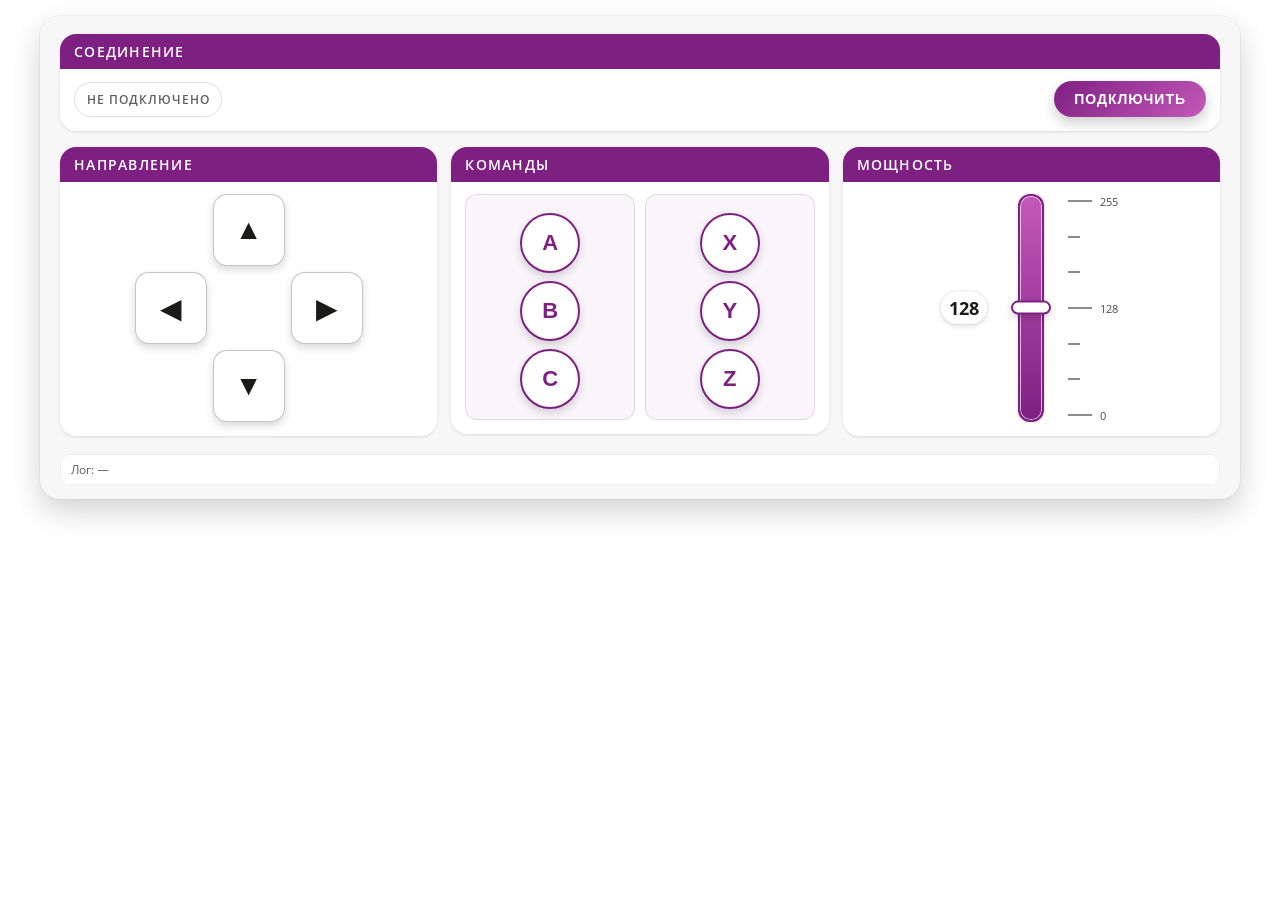
==== index.html @ 9939cd9a "9" ====
<!DOCTYPE html>
<html lang="ru">
<head>
    <meta charset="UTF-8">
    <meta name="viewport" content="width=device-width, initial-scale=1.0">
    <title>Robot Controller</title>

    <!-- Open Sans по брендбуку -->
    <link rel="preconnect" href="https://fonts.gstatic.com" crossorigin>
    <link
        href="https://fonts.googleapis.com/css2?family=Open+Sans:wght@300;400;600;700&display=swap"
        rel="stylesheet"
    >

    <link rel="stylesheet" href="style.css">
</head>
<body>
<div class="page">
    <!-- Цветные фоновые блоки (колорблокинг) -->
    <div class="page-bg page-bg--left"></div>
    <div class="page-bg page-bg--right"></div>

    <main class="app">
        <!-- Главная панель -->
        <section class="panel">
            <!-- Блок соединения -->
            <section class="panel-section panel-section--connection">
                <div class="section-header">
                    <h2 class="section-title">Соединение</h2>
                </div>
                <div class="section-body section-body--connection">
                    <div
                        class="connection-status connection-status--offline"
                        id="connection-status"
                    >
                        НЕ ПОДКЛЮЧЕНО
                    </div>
                    <button
                        id="connect-btn"
                        class="connect-btn"
                        type="button"
                    >
                        Подключить
                    </button>
                </div>
            </section>

            <!-- Три основных блока: движение, команды, мощность -->
            <div class="panel-grid">
                <!-- Направление движения -->
                <section class="panel-section panel-section--movement">
                    <div class="section-header">
                        <h2 class="section-title">Направление</h2>
                    </div>
                    <div class="section-body section-body--movement">
                        <div class="dpad">
                            <div class="dpad-row dpad-row--single">
                                <button
                                    class="dpad-btn dpad-btn--up"
                                    data-cmd="up"
                                >
                                    ▲
                                </button>
                            </div>

                            <div class="dpad-row dpad-row--middle">
                                <button
                                    class="dpad-btn dpad-btn--left"
                                    data-cmd="left"
                                >
                                    ◀
                                </button>
                                <div class="dpad-spacer" aria-hidden="true"></div>
                                <button
                                    class="dpad-btn dpad-btn--right"
                                    data-cmd="right"
                                >
                                    ▶
                                </button>
                            </div>

                            <div class="dpad-row dpad-row--single">
                                <button
                                    class="dpad-btn dpad-btn--down"
                                    data-cmd="down"
                                >
                                    ▼
                                </button>
                            </div>
                        </div>
                    </div>
                </section>

                <!-- Команды A B C X Y Z -->
                <section class="panel-section panel-section--commands">
                    <div class="section-header">
                        <h2 class="section-title">Команды</h2>
                    </div>
                    <div class="section-body section-body--commands">
                        <div class="actions">
                            <div class="actions-card">
                                <div class="actions-buttons">
                                    <button
                                        class="action-btn"
                                        data-cmd="A"
                                        type="button"
                                    >
                                        A
                                    </button>
                                    <button
                                        class="action-btn"
                                        data-cmd="B"
                                        type="button"
                                    >
                                        B
                                    </button>
                                    <button
                                        class="action-btn"
                                        data-cmd="C"
                                        type="button"
                                    >
                                        C
                                    </button>
                                </div>
                            </div>

                            <div class="actions-card">
                                <div class="actions-buttons">
                                    <button
                                        class="action-btn"
                                        data-cmd="X"
                                        type="button"
                                    >
                                        X
                                    </button>
                                    <button
                                        class="action-btn"
                                        data-cmd="Y"
                                        type="button"
                                    >
                                        Y
                                    </button>
                                    <button
                                        class="action-btn"
                                        data-cmd="Z"
                                        type="button"
                                    >
                                        Z
                                    </button>
                                </div>
                            </div>
                        </div>
                    </div>
                </section>

                <!-- Мощность / скорость -->
                <section class="panel-section panel-section--power">
                    <div class="section-header">
                        <h2 class="section-title">Мощность</h2>
                    </div>
                    <div class="section-body section-body--power">
                        <div class="speed-panel">
                            <div class="speed-content">
                                <div class="speed-slider-wrap">
                                    <div class="speed-scale" aria-hidden="true">
                                    <div class="speed-tick speed-tick--long">
                                        <span class="speed-tick-label">255</span>
                                        <span class="speed-tick-line"></span>
                                    </div>
                                    <div class="speed-tick speed-tick--short">
                                        <span class="speed-tick-line"></span>
                                    </div>
                                    <div class="speed-tick speed-tick--short">
                                        <span class="speed-tick-line"></span>
                                    </div>
                                    <div class="speed-tick speed-tick--long">
                                        <span class="speed-tick-label">128</span>
                                        <span class="speed-tick-line"></span>
                                    </div>
                                    <div class="speed-tick speed-tick--short">
                                        <span class="speed-tick-line"></span>
                                    </div>
                                    <div class="speed-tick speed-tick--short">
                                        <span class="speed-tick-line"></span>
                                    </div>
                                    <div class="speed-tick speed-tick--long">
                                        <span class="speed-tick-label">0</span>
                                        <span class="speed-tick-line"></span>
                                    </div>
                                    </div>

                                    <div class="speed-track-visual"></div>
                                    <input
                                        type="range"
                                        id="speed-slider"
                                        min="0"
                                        max="255"
                                        value="128"
                                    />
                                    <div class="speed-thumb-visual"></div>
                                    <div
                                        class="speed-value"
                                        id="speed-value"
                                    >
                                        128
                                    </div>
                                </div>
                            </div>
                        </div>
                    </div>
                </section>
            </div>

            <!-- Низ панели: лог последнего события -->
            <footer class="panel-footer">
                <div class="log-line" id="status-log">
                    Лог: —
                </div>
            </footer>
        </section>
    </main>

    <!-- Модалка истории логов -->
    <div class="log-modal-overlay" id="log-modal">
        <div class="log-modal">
            <div class="log-modal-header">
                <div class="log-modal-title">История лога</div>
                <button class="log-modal-close" id="log-modal-close" type="button" aria-label="Закрыть лог">
                    ✕
                </button>
            </div>
            <div class="log-modal-body">
                <div class="log-modal-list" id="log-modal-list"></div>
            </div>
        </div>
    </div>
</div>

<script src="main.js"></script>
<script src="companion.js" data-service-worker="sw.js"></script>
</body>
</html>
---- style.css ----
:root {
    --tesla-purple-dark: #7d2082;
    --tesla-purple: #7f2084;
    --tesla-purple-light: #a14a96;
    --tesla-pink: #c359b7;
    --tesla-black: #1a1a18;

    --panel-bg: #f7f7f7;
    --card-bg: #ffffff;
    --ui-scale: 1;
    --space-scale: 1;
    --page-align: flex-start;
    --page-justify: center;
    --dpad-size: calc(72px * var(--ui-scale));
    --dpad-radius: calc(14px * var(--ui-scale));
    --dpad-font: calc(28px * var(--ui-scale));
    --action-size: calc(60px * var(--ui-scale));
    --action-font: calc(22px * var(--ui-scale));
    --slider-wrap-width: calc(160px * var(--ui-scale));
    --slider-track-width: calc(26px * var(--ui-scale));
    --slider-thumb-width: calc(40px * var(--ui-scale));
    --slider-thumb-height: calc(14px * var(--ui-scale));
    --slider-scale-offset: calc(24px * var(--ui-scale));
    --slider-value-offset: calc(80px * var(--ui-scale));
    --slider-value-font: calc(18px * var(--ui-scale));
    --speed-scale-width: calc(64px * var(--ui-scale));
    --speed-tick-font: calc(11px * var(--ui-scale));
    --speed-tick-line-long: calc(24px * var(--ui-scale));
    --speed-tick-line-short: calc(12px * var(--ui-scale));
    --section-title-size: calc(14px * var(--ui-scale));
    --section-header-padding: calc(8px * var(--ui-scale));
    --status-font: calc(12px * var(--ui-scale));
    --status-padding-y: calc(8px * var(--ui-scale));
    --status-padding-x: calc(12px * var(--ui-scale));
    --connect-font: calc(14px * var(--ui-scale));
    --connect-padding-y: calc(10px * var(--ui-scale));
    --connect-padding-x: calc(20px * var(--ui-scale));
}

*,
*::before,
*::after {
    box-sizing: border-box;
}

html,
body {
    margin: 0;
    padding: 0;
    height: 100%;
    font-family: "Open Sans", system-ui, -apple-system, BlinkMacSystemFont,
        "Segoe UI", sans-serif;
    color: var(--tesla-black);
    background: #ffffff;
    overscroll-behavior: none;
}

body {
    display: flex;
    align-items: var(--page-align);
    justify-content: var(--page-justify);
}

/* ----- Фон с цветными блоками ----- */

.page {
    position: relative;
    min-height: 100vh;
    width: 100%;
    display: flex;
    justify-content: var(--page-justify);
    align-items: var(--page-align);
    padding: 16px 18px;
    overflow: hidden;
}

.page-bg {
    position: fixed;
    top: 0;
    bottom: 0;
    width: 22vw;
    max-width: 320px;
    z-index: -1;
    opacity: 0.95;
}

.page-bg--left {
    left: 0;
    background: var(--tesla-purple-dark);
}

.page-bg--right {
    right: 0;
    background: var(--tesla-pink);
}

@media (max-width: 1200px) {
    .page-bg {
        display: none;
    }
}

/* ----- Обёртка приложения ----- */

.app {
    width: 100%;
    max-width: 1200px;
    margin: 0 auto;
}

/* ----- Заголовок ----- */

/* ----- Главная панель ----- */

.panel {
    background: var(--panel-bg);
    border-radius: 20px;
    padding: calc(18px * var(--space-scale)) calc(20px * var(--space-scale))
        calc(14px * var(--space-scale));
    box-shadow:
        0 12px 30px rgba(0, 0, 0, 0.18),
        0 0 0 1px rgba(0, 0, 0, 0.04);
    display: flex;
    flex-direction: column;
    gap: calc(16px * var(--space-scale));
}

/* Общий стиль секций */

.panel-section {
    background: var(--card-bg);
    border-radius: 16px;
    box-shadow: 0 1px 3px rgba(0, 0, 0, 0.12);
    overflow: hidden;
}

.section-header {
    background: var(--tesla-purple-dark);
    color: #ffffff;
    padding: calc(var(--section-header-padding) * var(--space-scale))
        calc(14px * var(--space-scale));
}

.section-title {
    margin: 0;
    font-size: var(--section-title-size);
    text-transform: uppercase;
    letter-spacing: 0.09em;
    font-weight: 600;
}

.section-body {
    padding: calc(12px * var(--space-scale)) calc(14px * var(--space-scale))
        calc(14px * var(--space-scale));
}

/* ----- Грид с тремя блоками ----- */

.panel-grid {
    display: grid;
    grid-template-columns: repeat(3, minmax(0, 1fr));
    gap: calc(14px * var(--space-scale));
    align-items: start;
}

.panel-footer {
    margin-top: 2px;
    font-size: 12px;
    color: rgba(26, 26, 24, 0.7);
}

/* ----- Соединение ----- */

.section-body--connection {
    display: flex;
    align-items: center;
    justify-content: space-between;
    gap: 16px;
    flex-wrap: wrap;
}

.connection-status {
    padding: var(--status-padding-y) var(--status-padding-x);
    border-radius: 999px;
    font-size: var(--status-font);
    font-weight: 600;
    letter-spacing: 0.08em;
    text-transform: uppercase;
    border: 1px solid rgba(0, 0, 0, 0.12);
}

.connection-status--offline {
    background: #ffffff;
    color: rgba(26, 26, 24, 0.7);
}

.connection-status--online {
    background: rgba(35, 180, 80, 0.12);
    color: #1f7a3a;
    border-color: rgba(35, 180, 80, 0.4);
}

/* Кнопка подключения */

.connect-btn {
    padding: var(--connect-padding-y) var(--connect-padding-x);
    border-radius: 999px;
    border: none;
    font-size: var(--connect-font);
    font-weight: 600;
    letter-spacing: 0.07em;
    text-transform: uppercase;
    background: linear-gradient(
        135deg,
        var(--tesla-purple) 0%,
        var(--tesla-pink) 100%
    );
    color: #ffffff;
    cursor: pointer;
    box-shadow: 0 6px 14px rgba(0, 0, 0, 0.2);
    transition:
        transform 0.08s ease,
        box-shadow 0.08s ease,
        filter 0.1s ease;
}

.connect-btn:hover {
    filter: brightness(1.05);
    transform: translateY(-1px);
    box-shadow: 0 10px 20px rgba(0, 0, 0, 0.25);
}

.connect-btn:active {
    transform: translateY(0);
    box-shadow: 0 3px 6px rgba(0, 0, 0, 0.15);
}

.connect-btn.connected {
    background: linear-gradient(
        135deg,
        #2da95a 0%,
        #51c27c 100%
    );
}

/* ----- D-Pad (движение) ----- */

.section-body--movement {
    display: flex;
    justify-content: center;
    align-items: center;
}

.dpad {
    display: flex;
    flex-direction: column;
    align-items: center;
    gap: 6px;
}

.dpad-row {
    display: flex;
    align-items: center;
    justify-content: center;
    gap: 6px;
}

.dpad-row--single {
    width: 100%;
    justify-content: center;
}

.dpad-row--middle {
    width: 100%;
}

.dpad-btn {
    width: var(--dpad-size);
    height: var(--dpad-size);
    border-radius: var(--dpad-radius);
    border: 1px solid rgba(26, 26, 24, 0.25);
    background: #ffffff;
    font-size: var(--dpad-font);
    color: var(--tesla-black);
    display: flex;
    align-items: center;
    justify-content: center;
    box-shadow:
        0 4px 9px rgba(0, 0, 0, 0.15),
        inset 0 0 0 1px rgba(255, 255, 255, 0.8);
    cursor: pointer;
    transition:
        background 0.1s ease,
        transform 0.08s ease,
        box-shadow 0.08s ease,
        border-color 0.1s ease;
}

.dpad-spacer {
    width: var(--dpad-size);
    height: var(--dpad-size);
}

.dpad-btn:hover {
    border-color: var(--tesla-purple-light);
    box-shadow:
        0 6px 14px rgba(0, 0, 0, 0.18),
        inset 0 0 0 1px rgba(255, 255, 255, 0.9);
}

.dpad-btn:active {
    transform: translateY(1px);
    background: linear-gradient(
        135deg,
        var(--tesla-purple-light),
        var(--tesla-purple)
    );
    color: #ffffff;
    box-shadow: 0 2px 4px rgba(0, 0, 0, 0.15);
}

.dpad-center {
    width: 72px;
    height: 72px;
    border-radius: 14px;
    border: 1px dashed rgba(26, 26, 24, 0.28);
    background: #fafafa;
    display: flex;
    flex-direction: column;
    align-items: center;
    justify-content: center;
    font-size: 11px;
    text-transform: uppercase;
    letter-spacing: 0.16em;
    color: rgba(26, 26, 24, 0.8);
}

.dpad-center-label {
    font-weight: 700;
}

.dpad-center-sub {
    font-weight: 400;
    font-size: 9px;
    opacity: 0.7;
}

/* ----- Команды (кнопки A B C X Y Z) ----- */

.section-body--commands {
    display: flex;
    flex-direction: column;
}

.actions {
    display: grid;
    grid-template-columns: repeat(2, minmax(0, 1fr));
    gap: calc(10px * var(--space-scale));
    align-items: start;
    justify-items: stretch;
}

.actions-card {
    width: 100%;
    background: #f9f5fb;
    border-radius: 12px;
    padding: 10px 11px;
    border: 1px solid rgba(125, 32, 130, 0.15);
}

.actions-label {
    font-size: 11px;
    text-transform: uppercase;
    letter-spacing: 0.12em;
    font-weight: 600;
    opacity: 0.8;
}

.actions-buttons {
    margin-top: 8px;
    display: flex;
    gap: 8px;
    flex-direction: column;
    align-items: center;
}

.action-btn {
    width: var(--action-size);
    height: var(--action-size);
    border-radius: 999px;
    border: 2px solid var(--tesla-purple-dark);
    background: #ffffff;
    font-size: var(--action-font);
    font-weight: 700;
    color: var(--tesla-purple-dark);
    cursor: pointer;
    box-shadow: 0 4px 10px rgba(0, 0, 0, 0.16);
    transition:
        background 0.1s ease,
        color 0.1s ease,
        transform 0.08s ease,
        box-shadow 0.08s ease,
        border-color 0.1s ease;
}

.action-btn:hover {
    border-color: var(--tesla-purple-light);
    transform: translateY(-1px);
    box-shadow: 0 7px 16px rgba(0, 0, 0, 0.2);
}

.action-btn:active {
    background: linear-gradient(
        135deg,
        var(--tesla-purple),
        var(--tesla-pink)
    );
    color: #ffffff;
    transform: translateY(1px);
    box-shadow: 0 3px 6px rgba(0, 0, 0, 0.18);
}

/* ----- Мощность / скорость ----- */

.section-body--power {
    display: flex;
    justify-content: center;
    align-items: center;
    touch-action: none;
}

.speed-panel {
    display: flex;
    flex-direction: column;
    justify-content: center;
    align-items: center;
    gap: 12px;
    width: 100%;
}

.speed-content {
    display: flex;
    justify-content: center;
    align-items: center;
    gap: 0;
    touch-action: none;
}

.speed-scale {
    position: absolute;
    left: calc(50% + (var(--track-width) / 2) + var(--slider-scale-offset));
    top: var(--track-inset);
    bottom: var(--track-inset);
    width: var(--speed-scale-width);
    pointer-events: none;
}

.speed-tick {
    position: absolute;
    left: 0;
    display: flex;
    align-items: center;
    justify-content: flex-start;
    gap: 8px;
    transform: translateY(-50%);
    top: 0;
}

.speed-tick--long {
    flex-direction: row-reverse;
}

.speed-tick-line {    
    display: inline-block;
    height: 1px;
    width: var(--speed-tick-line-long);
    background: var(--tesla-black);
}

.speed-tick--short .speed-tick-line {
    width: var(--speed-tick-line-short);
}

.speed-tick-label {
    font-size: var(--speed-tick-font);
    min-width: calc(24px * var(--ui-scale));
    text-align: left;
    color: rgba(26, 26, 24, 0.8);
}

/* Обёртка вертикального слайдера */

.speed-slider-wrap {
    position: relative;
    width: var(--slider-wrap-width);
    height: 100%;
    min-height: 0;
    display: flex;
    justify-content: center;
    align-items: center;
    --track-width: var(--slider-track-width);
    --track-inset: 0px;
    overflow: visible;
    touch-action: none;
}

/* Сам слайдер */

#speed-slider {
    -webkit-appearance: slider-vertical;
    appearance: slider-vertical;
    writing-mode: bt-lr;
    width: var(--track-width);
    height: calc(100% - var(--track-inset) * 2);
    background: transparent;
    position: absolute;
    left: 50%;
    transform: translateX(-50%);
    top: var(--track-inset);
    z-index: 3;
    margin: 0;
    opacity: 0;
    touch-action: none;
}

/* WebKit трек */

#speed-slider::-webkit-slider-runnable-track {
    -webkit-appearance: none;
    width: 100%;
    height: 100%;
    border-radius: 14px;
    background: transparent;
    border: none;
    box-shadow: none;
}

/* WebKit thumb прячем, у нас своя визуализация */

#speed-slider::-webkit-slider-thumb {
    -webkit-appearance: none;
    appearance: none;
    width: 0;
    height: 0;
    background: transparent;
    border: none;
    box-shadow: none;
    margin: 0;
    opacity: 0;
}

/* Firefox трек */

#speed-slider::-moz-range-track {
    width: 100%;
    height: 100%;
    border-radius: 14px;
    background: transparent;
    border: none;
    box-shadow: none;
}

/* Firefox thumb тоже прячем */

#speed-slider::-moz-range-thumb {
    width: 0;
    height: 0;
    background: transparent;
    border: none;
    box-shadow: none;
    opacity: 0;
}

/* Визуальный "поплавок" */

.speed-thumb-visual {
    position: absolute;
    left: 50%;
    width: var(--slider-thumb-width);
    height: var(--slider-thumb-height);
    background: #ffffff;
    border-radius: 18px;
    border: 2px solid var(--tesla-purple);
    top: 0;
    transform: translate(-50%, 0);
    pointer-events: none;
    z-index: 3;
    box-shadow: 0 3px 8px rgba(0, 0, 0, 0.18);
    transition: transform 0.04s linear;
}

.speed-track-visual {
    position: absolute;
    top: var(--track-inset);
    bottom: var(--track-inset);
    left: 50%;
    width: var(--track-width);
    transform: translateX(-50%);
    border-radius: 12px;
    background: linear-gradient(
        180deg,
        var(--tesla-pink) 0%,
        var(--tesla-purple-dark) 100%
    );
    border: 2px solid var(--tesla-purple-dark);
    box-shadow:
        inset 0 0 0 1px rgba(255, 255, 255, 0.65),
        0 0 0 1px rgba(0, 0, 0, 0.08);
    z-index: 1;
}

/* Блок отображения значения */

.speed-value {
    font-family: "Open Sans", monospace;
    font-size: var(--slider-value-font);
    font-weight: 700;
    position: absolute;
    left: calc(50% + var(--slider-track-width) / 2);
    top: 0;
    padding: calc(4px * var(--ui-scale)) calc(8px * var(--ui-scale));
    border-radius: 999px;
    background: #ffffff;
    border: 1px solid rgba(0, 0, 0, 0.08);
    box-shadow: 0 2px 4px rgba(0, 0, 0, 0.12);
    transform: translate(calc(-50% + var(--slider-value-offset)), 0);
    pointer-events: none;
}

/* ----- Лог ----- */

.log-line {
    padding: 6px 10px;
    border-radius: 10px;
    background: rgba(255, 255, 255, 0.86);
    border: 1px solid rgba(0, 0, 0, 0.05);
    white-space: nowrap;
    overflow: hidden;
    text-overflow: ellipsis;
    cursor: pointer;
}

/* ----- Адаптивность ----- */

@media (max-width: 900px) {
    .panel-grid {
        grid-template-columns: 1fr;
    }
}

@media (max-width: 768px) {
    .page {
        padding: 12px;
        align-items: flex-start;
    }

    .panel-grid {
        grid-template-columns: 1fr;
    }

    .section-body {
        padding: 10px 10px 12px;
    }

    .speed-content {
        gap: 10px;
    }
}

@media (max-width: 480px) {
    .app-title {
        font-size: 22px;
    }

    .connection-status {
        width: 100%;
        text-align: center;
    }

    .section-body--connection {
        align-items: stretch;
    }

    .connect-btn {
        width: 100%;
        justify-content: center;
        text-align: center;
    }

    .speed-content {
        justify-content: flex-start;
    }
}

/* ----- Ориентация ----- */

.layout-landscape .panel-grid {
    grid-template-columns: repeat(3, minmax(0, 1fr));
}

.layout-landscape .panel-grid > .panel-section {
    order: 0;
}

body.layout-landscape {
    overflow: hidden;
}

.layout-portrait .panel-grid {
    grid-template-columns: 1fr;
}

.layout-portrait .panel-section--movement {
    order: 1;
}

.layout-portrait .panel-section--power {
    order: 2;
}

.layout-portrait .panel-section--commands {
    order: 3;
}

/* ----- Модалка логов ----- */

.log-modal-overlay {
    position: fixed;
    inset: 0;
    background: rgba(0, 0, 0, 0.35);
    display: none;
    align-items: center;
    justify-content: center;
    padding: 16px;
    z-index: 1000;
    backdrop-filter: blur(2px);
}

.log-modal-overlay.is-open {
    display: flex;
}

.log-modal {
    width: min(720px, 100%);
    max-height: 80vh;
    background: #ffffff;
    border-radius: 14px;
    box-shadow:
        0 10px 28px rgba(0, 0, 0, 0.25),
        0 0 0 1px rgba(0, 0, 0, 0.06);
    display: flex;
    flex-direction: column;
    overflow: hidden;
}

.log-modal-header {
    display: flex;
    align-items: center;
    justify-content: space-between;
    padding: 12px 14px;
    background: var(--panel-bg);
    border-bottom: 1px solid rgba(0, 0, 0, 0.06);
}

.log-modal-title {
    font-size: 14px;
    font-weight: 700;
    letter-spacing: 0.04em;
    text-transform: uppercase;
}

.log-modal-close {
    border: none;
    background: transparent;
    font-size: 16px;
    cursor: pointer;
    color: rgba(26, 26, 24, 0.7);
    padding: 6px;
    border-radius: 8px;
    transition: background 0.12s ease;
}

.log-modal-close:hover {
    background: rgba(0, 0, 0, 0.05);
}

.log-modal-body {
    padding: 10px 14px 14px;
    overflow: auto;
}

.log-modal-list {
    display: flex;
    flex-direction: column;
    gap: 6px;
    font-size: 13px;
    line-height: 1.4;
}

.log-modal-item {
    padding: 8px 10px;
    border-radius: 10px;
    background: #f8f8f8;
    border: 1px solid rgba(0, 0, 0, 0.06);
    display: flex;
    justify-content: space-between;
    gap: 10px;
}

.log-modal-item-time {
    font-size: 12px;
    color: rgba(0, 0, 0, 0.5);
    white-space: nowrap;
}

.log-modal-item-text {
    flex: 1;
    word-break: break-word;
}
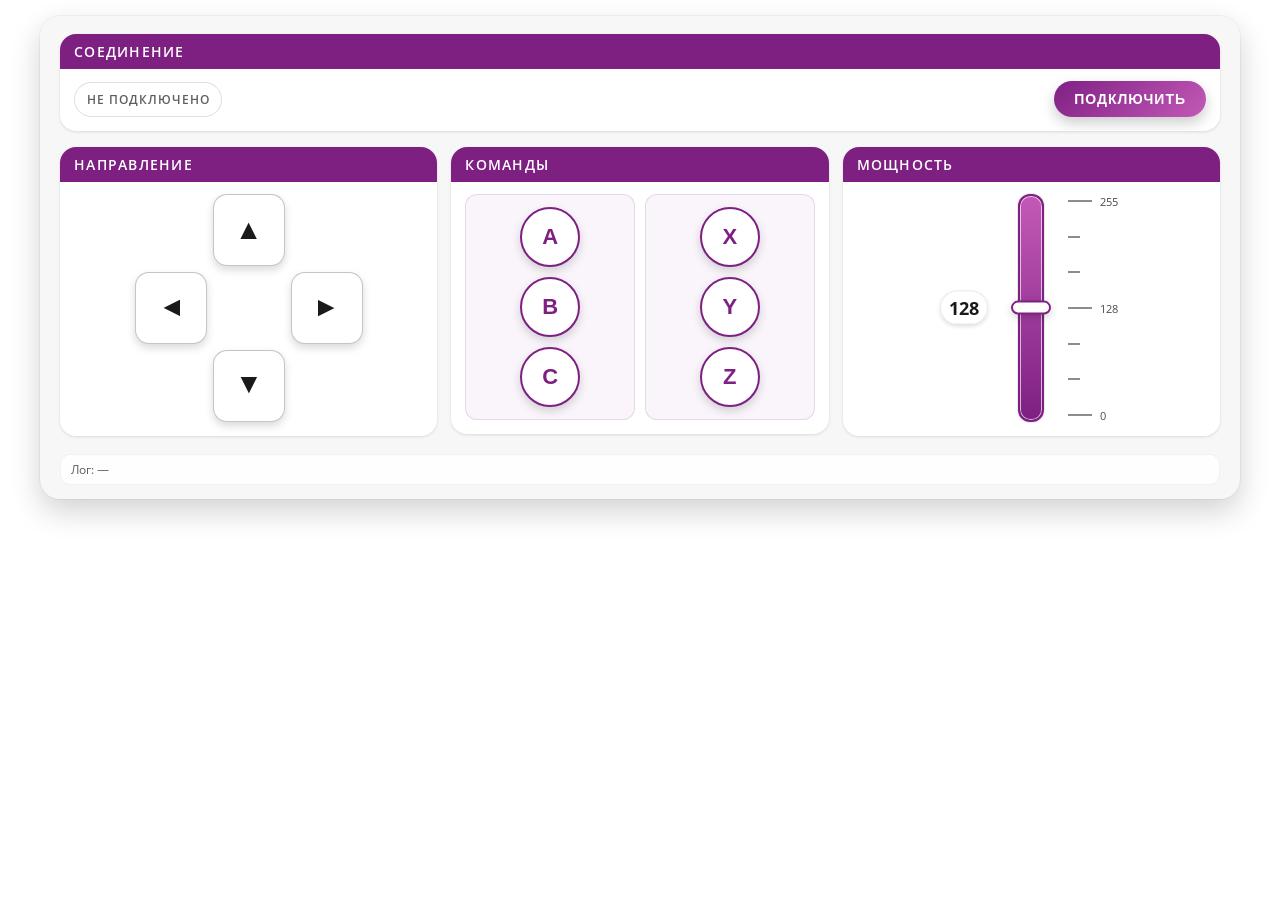
==== commit 4c679087: "9" ====
--- a/index.html
+++ b/index.html
@@ -59,7 +59,7 @@
                                     class="dpad-btn dpad-btn--up"
                                     data-cmd="up"
                                 >
-                                    ▲
+                                    <span class="dpad-icon dpad-icon--up">▲</span>
                                 </button>
                             </div>
 
@@ -68,14 +68,14 @@
                                     class="dpad-btn dpad-btn--left"
                                     data-cmd="left"
                                 >
-                                    ◀
+                                    <span class="dpad-icon dpad-icon--left">▲</span>
                                 </button>
                                 <div class="dpad-spacer" aria-hidden="true"></div>
                                 <button
                                     class="dpad-btn dpad-btn--right"
                                     data-cmd="right"
                                 >
-                                    ▶
+                                    <span class="dpad-icon dpad-icon--right">▲</span>
                                 </button>
                             </div>
 
@@ -84,9 +84,45 @@
                                     class="dpad-btn dpad-btn--down"
                                     data-cmd="down"
                                 >
+                                    <span class="dpad-icon dpad-icon--down">▲</span>
+                                </button>
+                            </div>
+
+
+                            <!-- 
+                            <div class="dpad-row dpad-row--single">
+                                <button
+                                    class="dpad-btn dpad-btn--up"
+                                    data-cmd="up"
+                                >
+                                    ▲
+                                </button>
+                            </div>
+
+                            <div class="dpad-row dpad-row--middle">
+                                <button
+                                    class="dpad-btn dpad-btn--left"
+                                    data-cmd="left"
+                                >
+                                    ◀
+                                </button>
+                                <div class="dpad-spacer" aria-hidden="true"></div>
+                                <button
+                                    class="dpad-btn dpad-btn--right"
+                                    data-cmd="right"
+                                >
+                                    ▶
+                                </button>
+                            </div>
+
+                            <div class="dpad-row dpad-row--single">
+                                <button
+                                    class="dpad-btn dpad-btn--down"
+                                    data-cmd="down"
+                                >
                                     ▼
                                 </button>
-                            </div>
+                            </div>-->
                         </div>
                     </div>
                 </section>
--- a/style.css
+++ b/style.css
@@ -35,6 +35,12 @@
     --connect-font: calc(14px * var(--ui-scale));
     --connect-padding-y: calc(10px * var(--ui-scale));
     --connect-padding-x: calc(20px * var(--ui-scale));
+    --panel-radius: calc(20px * var(--ui-scale));
+    --section-radius: calc(16px * var(--ui-scale));
+    --card-radius: calc(12px * var(--ui-scale));
+    --chip-radius: calc(10px * var(--ui-scale));
+    --slider-track-radius: calc(12px * var(--ui-scale));
+    --slider-thumb-radius: calc(18px * var(--ui-scale));
 }
 
 *,
@@ -114,7 +120,7 @@
 
 .panel {
     background: var(--panel-bg);
-    border-radius: 20px;
+    border-radius: var(--panel-radius);
     padding: calc(18px * var(--space-scale)) calc(20px * var(--space-scale))
         calc(14px * var(--space-scale));
     box-shadow:
@@ -129,7 +135,7 @@
 
 .panel-section {
     background: var(--card-bg);
-    border-radius: 16px;
+    border-radius: var(--section-radius);
     box-shadow: 0 1px 3px rgba(0, 0, 0, 0.12);
     overflow: hidden;
 }
@@ -296,6 +302,27 @@
         border-color 0.1s ease;
 }
 
+.dpad-icon {
+    display: inline-block;
+    transform: rotate(0deg);
+}
+
+.dpad-icon--up {
+    transform: rotate(0deg);
+}
+
+.dpad-icon--right {
+    transform: rotate(90deg);
+}
+
+.dpad-icon--down {
+    transform: rotate(180deg);
+}
+
+.dpad-icon--left {
+    transform: rotate(270deg);
+}
+
 .dpad-spacer {
     width: var(--dpad-size);
     height: var(--dpad-size);
@@ -350,6 +377,7 @@
 .section-body--commands {
     display: flex;
     flex-direction: column;
+    height: 100%;
 }
 
 .actions {
@@ -358,18 +386,23 @@
     gap: calc(10px * var(--space-scale));
     align-items: start;
     justify-items: stretch;
+    height: 100%;
 }
 
 .actions-card {
     width: 100%;
     background: #f9f5fb;
-    border-radius: 12px;
-    padding: 10px 11px;
+    border-radius: var(--card-radius);
+    padding: calc(12px * var(--space-scale));
     border: 1px solid rgba(125, 32, 130, 0.15);
+    display: flex;
+    flex-direction: column;
+    justify-content: center;
+    gap: calc(8px * var(--space-scale));
 }
 
 .actions-label {
-    font-size: 11px;
+    font-size: calc(11px * var(--ui-scale));
     text-transform: uppercase;
     letter-spacing: 0.12em;
     font-weight: 600;
@@ -377,11 +410,12 @@
 }
 
 .actions-buttons {
-    margin-top: 8px;
-    display: flex;
-    gap: 8px;
+    display: flex;
+    gap: calc(10px * var(--space-scale));
     flex-direction: column;
     align-items: center;
+    justify-content: center;
+    flex: 1;
 }
 
 .action-btn {
@@ -579,7 +613,7 @@
     width: var(--slider-thumb-width);
     height: var(--slider-thumb-height);
     background: #ffffff;
-    border-radius: 18px;
+    border-radius: var(--slider-thumb-radius);
     border: 2px solid var(--tesla-purple);
     top: 0;
     transform: translate(-50%, 0);
@@ -596,7 +630,7 @@
     left: 50%;
     width: var(--track-width);
     transform: translateX(-50%);
-    border-radius: 12px;
+    border-radius: var(--slider-track-radius);
     background: linear-gradient(
         180deg,
         var(--tesla-pink) 0%,
@@ -631,7 +665,7 @@
 
 .log-line {
     padding: 6px 10px;
-    border-radius: 10px;
+    border-radius: var(--chip-radius);
     background: rgba(255, 255, 255, 0.86);
     border: 1px solid rgba(0, 0, 0, 0.05);
     white-space: nowrap;
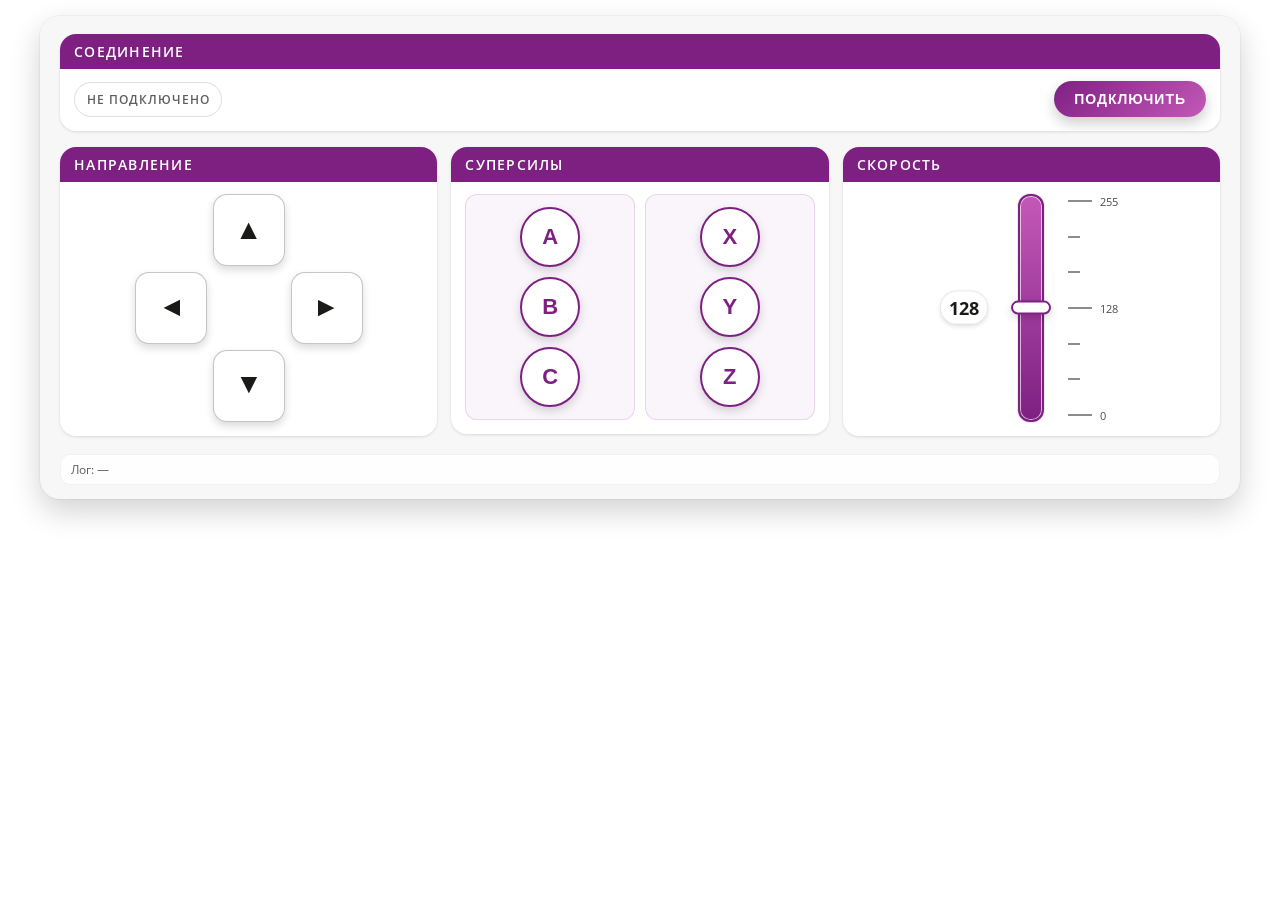
==== commit 78ddccd0: "99" ====
--- a/index.html
+++ b/index.html
@@ -4,6 +4,8 @@
     <meta charset="UTF-8">
     <meta name="viewport" content="width=device-width, initial-scale=1.0">
     <title>Robot Controller</title>
+    <link rel="manifest" href="manifest.json">
+    <meta name="theme-color" content="#7d2082">
 
     <!-- Open Sans по брендбуку -->
     <link rel="preconnect" href="https://fonts.gstatic.com" crossorigin>
@@ -130,7 +132,7 @@
                 <!-- Команды A B C X Y Z -->
                 <section class="panel-section panel-section--commands">
                     <div class="section-header">
-                        <h2 class="section-title">Команды</h2>
+                        <h2 class="section-title">Суперсилы</h2>
                     </div>
                     <div class="section-body section-body--commands">
                         <div class="actions">
@@ -192,7 +194,7 @@
                 <!-- Мощность / скорость -->
                 <section class="panel-section panel-section--power">
                     <div class="section-header">
-                        <h2 class="section-title">Мощность</h2>
+                        <h2 class="section-title">Скорость</h2>
                     </div>
                     <div class="section-body section-body--power">
                         <div class="speed-panel">
@@ -260,7 +262,7 @@
     <div class="log-modal-overlay" id="log-modal">
         <div class="log-modal">
             <div class="log-modal-header">
-                <div class="log-modal-title">История лога</div>
+                <div class="log-modal-title">Журнал событий</div>
                 <button class="log-modal-close" id="log-modal-close" type="button" aria-label="Закрыть лог">
                     ✕
                 </button>
@@ -272,6 +274,20 @@
     </div>
 </div>
 
+<!-- Баннер установки PWA -->
+<div class="install-banner" id="install-banner" hidden>
+    <div class="install-banner__content">
+        <div class="install-banner__text">
+            Установите приложение
+        </div>
+        <div class="install-banner__actions">
+            <button class="install-btn" id="install-confirm" type="button">Установить</button>
+            <button class="install-close" id="install-dismiss" type="button">Не сейчас</button>
+        </div>
+        <div class="install-banner__note" id="install-note" aria-live="polite"></div>
+    </div>
+</div>
+
 <script src="main.js"></script>
 <script src="companion.js" data-service-worker="sw.js"></script>
 </body>
--- a/style.css
+++ b/style.css
@@ -65,6 +65,10 @@
     display: flex;
     align-items: var(--page-align);
     justify-content: var(--page-justify);
+    touch-action: manipulation;
+    user-select: none;
+    -webkit-user-select: none;
+    -webkit-touch-callout: none;
 }
 
 /* ----- Фон с цветными блоками ----- */
@@ -346,6 +350,17 @@
     box-shadow: 0 2px 4px rgba(0, 0, 0, 0.15);
 }
 
+.dpad-btn.is-holding {
+    transform: translateY(1px);
+    background: linear-gradient(
+        135deg,
+        var(--tesla-purple-light),
+        var(--tesla-purple)
+    );
+    color: #ffffff;
+    box-shadow: 0 2px 4px rgba(0, 0, 0, 0.15);
+}
+
 .dpad-center {
     width: 72px;
     height: 72px;
@@ -851,3 +866,94 @@
     flex: 1;
     word-break: break-word;
 }
+
+/* ----- Баннер установки PWA ----- */
+
+.install-banner {
+    position: fixed;
+    inset: 0;
+    z-index: 1200;
+    display: flex;
+    align-items: center;
+    justify-content: center;
+    padding: 24px;
+    pointer-events: auto;
+    background: rgba(0, 0, 0, 0.35);
+    backdrop-filter: blur(2px);
+    -webkit-backdrop-filter: blur(2px);
+}
+
+.install-banner[hidden] {
+    display: none !important;
+}
+
+.install-banner__content {
+    max-width: 420px;
+    width: min(90vw, 420px);
+    background: #ffffff;
+    border-radius: var(--panel-radius);
+    box-shadow:
+        0 12px 32px rgba(0, 0, 0, 0.25),
+        0 0 0 1px rgba(0, 0, 0, 0.08);
+    padding: calc(16px * var(--space-scale)) calc(18px * var(--space-scale));
+    display: flex;
+    flex-direction: column;
+    gap: calc(12px * var(--space-scale));
+    pointer-events: auto;
+}
+
+.install-banner__text {
+    font-size: calc(16px * var(--ui-scale));
+    font-weight: 800;
+    letter-spacing: 0.03em;
+}
+
+.install-banner__note {
+    font-size: calc(13px * var(--ui-scale));
+    color: rgba(26, 26, 24, 0.75);
+}
+
+.install-banner__actions {
+    display: flex;
+    gap: calc(20px * var(--space-scale));
+    flex-wrap: wrap;
+    justify-content: center;
+}
+
+.install-btn {
+    border: none;
+    border-radius: var(--card-radius);
+    padding: calc(12px * var(--space-scale)) calc(20px * var(--space-scale));
+    background: linear-gradient(
+        135deg,
+        var(--tesla-purple) 0%,
+        var(--tesla-pink) 100%
+    );
+    color: #ffffff;
+    font-size: calc(15px * var(--ui-scale));
+    font-weight: 800;
+    letter-spacing: 0.04em;
+    cursor: pointer;
+    box-shadow: 0 8px 18px rgba(0, 0, 0, 0.2);
+    min-width: 140px;
+    text-align: center;
+}
+
+.install-close {
+    border: 1px solid rgba(0, 0, 0, 0.12);
+    border-radius: var(--card-radius);
+    padding: calc(12px * var(--space-scale)) calc(18px * var(--space-scale));
+    background: #ffffff;
+    color: rgba(26, 26, 24, 0.85);
+    font-size: calc(14px * var(--ui-scale));
+    font-weight: 700;
+    cursor: pointer;
+    min-width: 140px;
+    text-align: center;
+}
+
+@media (min-width: 768px) {
+    .install-banner {
+        padding: 32px;
+    }
+}
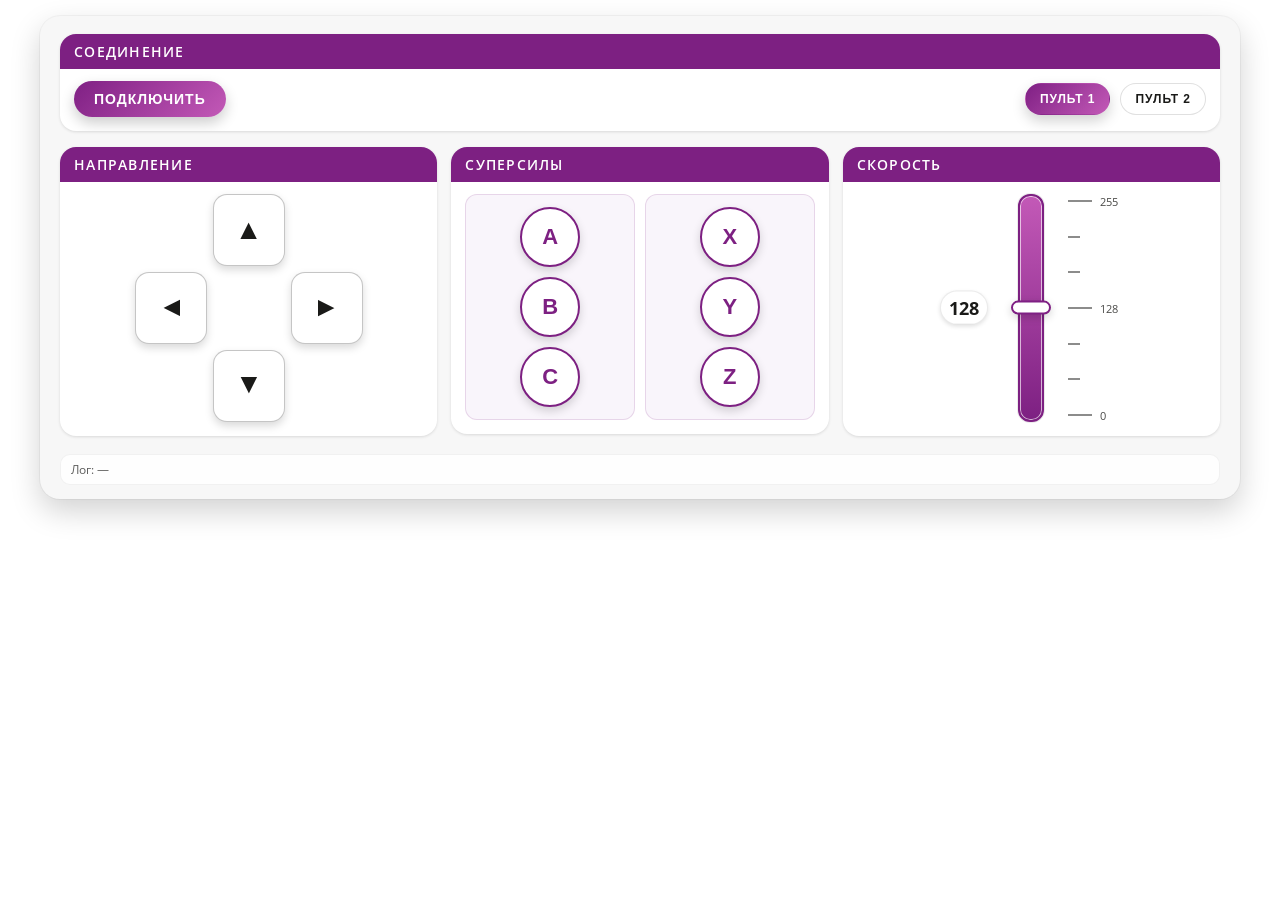
==== commit 9952df6b: "99" ====
--- a/index.html
+++ b/index.html
@@ -10,7 +10,7 @@
     <!-- Open Sans по брендбуку -->
     <link rel="preconnect" href="https://fonts.gstatic.com" crossorigin>
     <link
-        href="https://fonts.googleapis.com/css2?family=Open+Sans:wght@300;400;600;700&display=swap"
+        href="https://fonts.googleapis.com/css2?family=Open+Sans:wght@300;400;600;700;800;1000;1300;1500&display=swap"
         rel="stylesheet"
     >
 
@@ -31,12 +31,6 @@
                     <h2 class="section-title">Соединение</h2>
                 </div>
                 <div class="section-body section-body--connection">
-                    <div
-                        class="connection-status connection-status--offline"
-                        id="connection-status"
-                    >
-                        НЕ ПОДКЛЮЧЕНО
-                    </div>
                     <button
                         id="connect-btn"
                         class="connect-btn"
@@ -44,209 +38,353 @@
                     >
                         Подключить
                     </button>
+                    <div class="panel-switch" role="group" aria-label="Панели управления">
+                        <button
+                            class="panel-switch-btn is-active"
+                            type="button"
+                            data-panel-target="panel-1"
+                            aria-pressed="true"
+                            aria-controls="panel-1"
+                        >
+                            Пульт 1
+                        </button>
+                        <button
+                            class="panel-switch-btn"
+                            type="button"
+                            data-panel-target="panel-2"
+                            aria-pressed="false"
+                            aria-controls="panel-2"
+                        >
+                            Пульт 2
+                        </button>
+                    </div>
                 </div>
             </section>
 
             <!-- Три основных блока: движение, команды, мощность -->
-            <div class="panel-grid">
-                <!-- Направление движения -->
-                <section class="panel-section panel-section--movement">
-                    <div class="section-header">
-                        <h2 class="section-title">Направление</h2>
+            <div class="panel-views">
+                <div class="panel-view is-active" data-panel-view="panel-1" id="panel-1">
+                    <div class="panel-grid">
+                        <!-- Направление движения -->
+                        <section class="panel-section panel-section--movement">
+                            <div class="section-header">
+                                <h2 class="section-title">Направление</h2>
+                            </div>
+                            <div class="section-body section-body--movement">
+                                <div class="dpad">
+                                    <div class="dpad-row dpad-row--single">
+                                        <button
+                                            class="dpad-btn dpad-btn--up"
+                                            data-cmd="up"
+                                        >
+                                            <span class="dpad-icon dpad-icon--up">▲</span>
+                                        </button>
+                                    </div>
+
+                                    <div class="dpad-row dpad-row--middle">
+                                        <button
+                                            class="dpad-btn dpad-btn--left"
+                                            data-cmd="left"
+                                        >
+                                            <span class="dpad-icon dpad-icon--left">▲</span>
+                                        </button>
+                                        <div class="dpad-spacer" aria-hidden="true"></div>
+                                        <button
+                                            class="dpad-btn dpad-btn--right"
+                                            data-cmd="right"
+                                        >
+                                            <span class="dpad-icon dpad-icon--right">▲</span>
+                                        </button>
+                                    </div>
+
+                                    <div class="dpad-row dpad-row--single">
+                                        <button
+                                            class="dpad-btn dpad-btn--down"
+                                            data-cmd="down"
+                                        >
+                                            <span class="dpad-icon dpad-icon--down">▲</span>
+                                        </button>
+                                    </div>
+
+
+                                    <!-- 
+                                    <div class="dpad-row dpad-row--single">
+                                        <button
+                                            class="dpad-btn dpad-btn--up"
+                                            data-cmd="up"
+                                        >
+                                            ▲
+                                        </button>
+                                    </div>
+
+                                    <div class="dpad-row dpad-row--middle">
+                                        <button
+                                            class="dpad-btn dpad-btn--left"
+                                            data-cmd="left"
+                                        >
+                                            ◀
+                                        </button>
+                                        <div class="dpad-spacer" aria-hidden="true"></div>
+                                        <button
+                                            class="dpad-btn dpad-btn--right"
+                                            data-cmd="right"
+                                        >
+                                            ▶
+                                        </button>
+                                    </div>
+
+                                    <div class="dpad-row dpad-row--single">
+                                        <button
+                                            class="dpad-btn dpad-btn--down"
+                                            data-cmd="down"
+                                        >
+                                            ▼
+                                        </button>
+                                    </div>-->
+                                </div>
+                            </div>
+                        </section>
+
+                        <!-- Команды A B C X Y Z -->
+                        <section class="panel-section panel-section--commands">
+                            <div class="section-header">
+                                <h2 class="section-title">Суперсилы</h2>
+                            </div>
+                            <div class="section-body section-body--commands">
+                                <div class="actions">
+                                    <div class="actions-card">
+                                        <div class="actions-buttons">
+                                            <button
+                                                class="action-btn"
+                                                data-cmd="A"
+                                                type="button"
+                                            >
+                                                A
+                                            </button>
+                                            <button
+                                                class="action-btn"
+                                                data-cmd="B"
+                                                type="button"
+                                            >
+                                                B
+                                            </button>
+                                            <button
+                                                class="action-btn"
+                                                data-cmd="C"
+                                                type="button"
+                                            >
+                                                C
+                                            </button>
+                                        </div>
+                                    </div>
+
+                                    <div class="actions-card">
+                                        <div class="actions-buttons">
+                                            <button
+                                                class="action-btn"
+                                                data-cmd="X"
+                                                type="button"
+                                            >
+                                                X
+                                            </button>
+                                            <button
+                                                class="action-btn"
+                                                data-cmd="Y"
+                                                type="button"
+                                            >
+                                                Y
+                                            </button>
+                                            <button
+                                                class="action-btn"
+                                                data-cmd="Z"
+                                                type="button"
+                                            >
+                                                Z
+                                            </button>
+                                        </div>
+                                    </div>
+                                </div>
+                            </div>
+                        </section>
+
+                        <!-- Мощность / скорость -->
+                        <section class="panel-section panel-section--power">
+                            <div class="section-header">
+                                <h2 class="section-title">Скорость</h2>
+                            </div>
+                            <div class="section-body section-body--power">
+                                <div class="speed-panel">
+                                    <div class="speed-content">
+                                        <div class="speed-slider-wrap">
+                                            <div class="speed-scale" aria-hidden="true">
+                                            <div class="speed-tick speed-tick--long">
+                                                <span class="speed-tick-label">255</span>
+                                                <span class="speed-tick-line"></span>
+                                            </div>
+                                            <div class="speed-tick speed-tick--short">
+                                                <span class="speed-tick-line"></span>
+                                            </div>
+                                            <div class="speed-tick speed-tick--short">
+                                                <span class="speed-tick-line"></span>
+                                            </div>
+                                            <div class="speed-tick speed-tick--long">
+                                                <span class="speed-tick-label">128</span>
+                                                <span class="speed-tick-line"></span>
+                                            </div>
+                                            <div class="speed-tick speed-tick--short">
+                                                <span class="speed-tick-line"></span>
+                                            </div>
+                                            <div class="speed-tick speed-tick--short">
+                                                <span class="speed-tick-line"></span>
+                                            </div>
+                                            <div class="speed-tick speed-tick--long">
+                                                <span class="speed-tick-label">0</span>
+                                                <span class="speed-tick-line"></span>
+                                            </div>
+                                            </div>
+
+                                            <div class="speed-track-visual"></div>
+                                            <input
+                                                type="range"
+                                                id="speed-slider"
+                                                min="0"
+                                                max="255"
+                                                value="128"
+                                            />
+                                            <div class="speed-thumb-visual"></div>
+                                            <div
+                                                class="speed-value"
+                                                id="speed-value"
+                                            >
+                                                128
+                                            </div>
+                                        </div>
+                                    </div>
+                                </div>
+                            </div>
+                        </section>
                     </div>
-                    <div class="section-body section-body--movement">
-                        <div class="dpad">
-                            <div class="dpad-row dpad-row--single">
-                                <button
-                                    class="dpad-btn dpad-btn--up"
-                                    data-cmd="up"
-                                >
-                                    <span class="dpad-icon dpad-icon--up">▲</span>
-                                </button>
-                            </div>
-
-                            <div class="dpad-row dpad-row--middle">
-                                <button
-                                    class="dpad-btn dpad-btn--left"
-                                    data-cmd="left"
-                                >
-                                    <span class="dpad-icon dpad-icon--left">▲</span>
-                                </button>
-                                <div class="dpad-spacer" aria-hidden="true"></div>
-                                <button
-                                    class="dpad-btn dpad-btn--right"
-                                    data-cmd="right"
-                                >
-                                    <span class="dpad-icon dpad-icon--right">▲</span>
-                                </button>
-                            </div>
-
-                            <div class="dpad-row dpad-row--single">
-                                <button
-                                    class="dpad-btn dpad-btn--down"
-                                    data-cmd="down"
-                                >
-                                    <span class="dpad-icon dpad-icon--down">▲</span>
-                                </button>
-                            </div>
-
-
-                            <!-- 
-                            <div class="dpad-row dpad-row--single">
-                                <button
-                                    class="dpad-btn dpad-btn--up"
-                                    data-cmd="up"
-                                >
-                                    ▲
-                                </button>
-                            </div>
-
-                            <div class="dpad-row dpad-row--middle">
-                                <button
-                                    class="dpad-btn dpad-btn--left"
-                                    data-cmd="left"
-                                >
-                                    ◀
-                                </button>
-                                <div class="dpad-spacer" aria-hidden="true"></div>
-                                <button
-                                    class="dpad-btn dpad-btn--right"
-                                    data-cmd="right"
-                                >
-                                    ▶
-                                </button>
-                            </div>
-
-                            <div class="dpad-row dpad-row--single">
-                                <button
-                                    class="dpad-btn dpad-btn--down"
-                                    data-cmd="down"
-                                >
-                                    ▼
-                                </button>
-                            </div>-->
-                        </div>
-                    </div>
-                </section>
-
-                <!-- Команды A B C X Y Z -->
-                <section class="panel-section panel-section--commands">
-                    <div class="section-header">
-                        <h2 class="section-title">Суперсилы</h2>
-                    </div>
-                    <div class="section-body section-body--commands">
-                        <div class="actions">
-                            <div class="actions-card">
-                                <div class="actions-buttons">
+                </div>
+                <div class="panel-view" data-panel-view="panel-2" id="panel-2">
+                    <div class="panel-grid panel-grid--panel2">
+                        <section class="panel-section panel-section--legs panel-section--panel2">
+                            <div class="section-header">
+                                <h2 class="section-title">Ноги</h2>
+                            </div>
+                            <div class="section-body section-body--movement section-body--legs">
+                                <div class="dpad dpad--grid">
+                                    <div class="dpad-grid">
+                                        <button
+                                            class="dpad-btn dpad-btn--ccw"
+                                            data-cmd="leg-ccw"
+                                            type="button"
+                                        >
+                                            <span class="dpad-icon dpad-icon--ccw">↺</span>
+                                        </button>
+                                        <button
+                                            class="dpad-btn dpad-btn--up"
+                                            data-cmd="leg-up"
+                                            type="button"
+                                        >
+                                            <span class="dpad-icon dpad-icon--up">▲</span>
+                                        </button>
+                                        <button
+                                            class="dpad-btn dpad-btn--cw"
+                                            data-cmd="leg-cw"
+                                            type="button"
+                                        >
+                                            <span class="dpad-icon dpad-icon--cw">↻</span>
+                                        </button>
+                                        <button
+                                            class="dpad-btn dpad-btn--left"
+                                            data-cmd="leg-left"
+                                            type="button"
+                                        >
+                                            <span class="dpad-icon dpad-icon--left">▲</span>
+                                        </button>
+                                        <div class="dpad-spacer" aria-hidden="true"></div>
+                                        <button
+                                            class="dpad-btn dpad-btn--right"
+                                            data-cmd="leg-right"
+                                            type="button"
+                                        >
+                                            <span class="dpad-icon dpad-icon--right">▲</span>
+                                        </button>
+                                        <button
+                                            class="dpad-btn dpad-btn--down-left"
+                                            data-cmd="leg-down-left"
+                                            type="button"
+                                        >
+                                            <span class="dpad-icon dpad-icon--down-left">▲</span>
+                                        </button>
+                                        <button
+                                            class="dpad-btn dpad-btn--down"
+                                            data-cmd="leg-down"
+                                            type="button"
+                                        >
+                                            <span class="dpad-icon dpad-icon--down">▲</span>
+                                        </button>
+                                        <button
+                                            class="dpad-btn dpad-btn--down-right"
+                                            data-cmd="leg-down-right"
+                                            type="button"
+                                        >
+                                            <span class="dpad-icon dpad-icon--down-right">▲</span>
+                                        </button>
+                                    </div>
+                                </div>
+                            </div>
+                        </section>
+
+                        <section class="panel-section panel-section--claw panel-section--panel2">
+                            <div class="section-header">
+                                <h2 class="section-title">Клешня</h2>
+                            </div>
+                            <div class="section-body section-body--claw">
+                                <div class="panel2-card panel2-card--vertical">
                                     <button
-                                        class="action-btn"
-                                        data-cmd="A"
+                                        class="panel2-btn panel2-btn--vertical"
+                                        data-cmd="claw-open"
                                         type="button"
                                     >
-                                        A
+                                        открыть
                                     </button>
                                     <button
-                                        class="action-btn"
-                                        data-cmd="B"
+                                        class="panel2-btn panel2-btn--vertical"
+                                        data-cmd="claw-close"
                                         type="button"
                                     >
-                                        B
+                                        закрыть
+                                    </button>
+                                </div>
+                            </div>
+                        </section>
+
+                        <section class="panel-section panel-section--arms panel-section--panel2">
+                            <div class="section-header">
+                                <h2 class="section-title">Руки</h2>
+                            </div>
+                            <div class="section-body section-body--arms">
+                                <div class="panel2-card panel2-card--horizontal">
+                                    <button
+                                        class="panel2-btn panel2-btn--horizontal"
+                                        data-cmd="arm-up"
+                                        type="button"
+                                    >
+                                        поднять
                                     </button>
                                     <button
-                                        class="action-btn"
-                                        data-cmd="C"
+                                        class="panel2-btn panel2-btn--horizontal"
+                                        data-cmd="arm-down"
                                         type="button"
                                     >
-                                        C
+                                        опустить
                                     </button>
                                 </div>
                             </div>
-
-                            <div class="actions-card">
-                                <div class="actions-buttons">
-                                    <button
-                                        class="action-btn"
-                                        data-cmd="X"
-                                        type="button"
-                                    >
-                                        X
-                                    </button>
-                                    <button
-                                        class="action-btn"
-                                        data-cmd="Y"
-                                        type="button"
-                                    >
-                                        Y
-                                    </button>
-                                    <button
-                                        class="action-btn"
-                                        data-cmd="Z"
-                                        type="button"
-                                    >
-                                        Z
-                                    </button>
-                                </div>
-                            </div>
-                        </div>
+                        </section>
                     </div>
-                </section>
-
-                <!-- Мощность / скорость -->
-                <section class="panel-section panel-section--power">
-                    <div class="section-header">
-                        <h2 class="section-title">Скорость</h2>
-                    </div>
-                    <div class="section-body section-body--power">
-                        <div class="speed-panel">
-                            <div class="speed-content">
-                                <div class="speed-slider-wrap">
-                                    <div class="speed-scale" aria-hidden="true">
-                                    <div class="speed-tick speed-tick--long">
-                                        <span class="speed-tick-label">255</span>
-                                        <span class="speed-tick-line"></span>
-                                    </div>
-                                    <div class="speed-tick speed-tick--short">
-                                        <span class="speed-tick-line"></span>
-                                    </div>
-                                    <div class="speed-tick speed-tick--short">
-                                        <span class="speed-tick-line"></span>
-                                    </div>
-                                    <div class="speed-tick speed-tick--long">
-                                        <span class="speed-tick-label">128</span>
-                                        <span class="speed-tick-line"></span>
-                                    </div>
-                                    <div class="speed-tick speed-tick--short">
-                                        <span class="speed-tick-line"></span>
-                                    </div>
-                                    <div class="speed-tick speed-tick--short">
-                                        <span class="speed-tick-line"></span>
-                                    </div>
-                                    <div class="speed-tick speed-tick--long">
-                                        <span class="speed-tick-label">0</span>
-                                        <span class="speed-tick-line"></span>
-                                    </div>
-                                    </div>
-
-                                    <div class="speed-track-visual"></div>
-                                    <input
-                                        type="range"
-                                        id="speed-slider"
-                                        min="0"
-                                        max="255"
-                                        value="128"
-                                    />
-                                    <div class="speed-thumb-visual"></div>
-                                    <div
-                                        class="speed-value"
-                                        id="speed-value"
-                                    >
-                                        128
-                                    </div>
-                                </div>
-                            </div>
-                        </div>
-                    </div>
-                </section>
+                </div>
             </div>
 
             <!-- Низ панели: лог последнего события -->
--- a/style.css
+++ b/style.css
@@ -213,6 +213,9 @@
 /* Кнопка подключения */
 
 .connect-btn {
+    display: inline-flex;
+    align-items: center;
+    justify-content: center;
     padding: var(--connect-padding-y) var(--connect-padding-x);
     border-radius: 999px;
     border: none;
@@ -245,12 +248,111 @@
     box-shadow: 0 3px 6px rgba(0, 0, 0, 0.15);
 }
 
-.connect-btn.connected {
+.connect-btn.is-status {
+    background: #ffffff;
+    color: rgba(26, 26, 24, 0.7);
+    border: 1px solid rgba(0, 0, 0, 0.12);
+    box-shadow: none;
+}
+
+.connect-btn.is-status:hover {
+    filter: none;
+    box-shadow: 0 6px 14px rgba(0, 0, 0, 0.12);
+}
+
+.connect-btn.is-status:active {
+    box-shadow: 0 3px 6px rgba(0, 0, 0, 0.1);
+}
+
+.connect-btn.is-status.is-connected {
+    background: rgba(35, 180, 80, 0.12);
+    color: #1f7a3a;
+    border-color: rgba(35, 180, 80, 0.4);
+}
+
+.connect-btn.is-status.is-connected:hover {
+    background: rgba(35, 180, 80, 0.18);
+}
+
+/* Переключатель панелей */
+
+.panel-switch {
+    display: inline-flex;
+    align-items: center;
+    gap: 10px;
+    margin-left: auto;
+    flex-wrap: wrap;
+    justify-content: flex-end;
+}
+
+.panel-switch-btn {
+    border: 1px solid rgba(0, 0, 0, 0.12);
+    border-radius: 999px;
+    padding: calc(8px * var(--space-scale))
+        calc(14px * var(--space-scale));
+    font-size: calc(12px * var(--ui-scale));
+    font-weight: 700;
+    letter-spacing: 0.08em;
+    text-transform: uppercase;
+    background: #ffffff;
+    color: var(--tesla-black);
+    cursor: pointer;
+    transition:
+        background 0.12s ease,
+        color 0.12s ease,
+        border-color 0.12s ease,
+        transform 0.08s ease,
+        box-shadow 0.12s ease;
+}
+
+.panel-switch-btn:hover {
+    border-color: var(--tesla-purple-light);
+}
+
+.panel-switch-btn:active {
+    transform: translateY(1px);
+}
+
+.panel-switch-btn.is-active {
     background: linear-gradient(
         135deg,
-        #2da95a 0%,
-        #51c27c 100%
+        var(--tesla-purple) 0%,
+        var(--tesla-pink) 100%
     );
+    color: #ffffff;
+    border-color: transparent;
+    box-shadow: 0 6px 14px rgba(0, 0, 0, 0.18);
+}
+
+/* Панели управления */
+
+.panel-views {
+    width: 100%;
+    position: relative;
+}
+
+.panel-view {
+    display: none;
+}
+
+.panel-view.is-active {
+    display: block;
+}
+
+.panel-empty {
+    min-height: calc(240px * var(--space-scale));
+    border-radius: var(--section-radius);
+    border: 1px dashed rgba(26, 26, 24, 0.18);
+    background: rgba(255, 255, 255, 0.8);
+    display: flex;
+    align-items: center;
+    justify-content: center;
+    padding: calc(20px * var(--space-scale));
+    font-size: calc(13px * var(--ui-scale));
+    font-weight: 700;
+    letter-spacing: 0.08em;
+    text-transform: uppercase;
+    color: rgba(26, 26, 24, 0.5);
 }
 
 /* ----- D-Pad (движение) ----- */
@@ -327,7 +429,41 @@
     transform: rotate(270deg);
 }
 
+.dpad-icon--down-left {
+    transform: rotate(225deg);
+}
+
+.dpad-icon--down-right {
+    transform: rotate(135deg);
+}
+
+.dpad-icon--ccw {
+    transform: rotate(-90deg) scale(1.5);
+}
+
+.dpad-icon--cw {
+    transform: rotate(90deg) scale(1.5);
+}
+
+.dpad-icon--ccw,
+.dpad-icon--cw {
+    line-height: 1;
+    transform-origin: center;
+}
+
 .dpad-spacer {
+    width: var(--dpad-size);
+    height: var(--dpad-size);
+}
+
+.dpad-grid {
+    display: grid;
+    grid-template-columns: repeat(3, var(--dpad-size));
+    grid-template-rows: repeat(3, var(--dpad-size));
+    gap: 6px;
+}
+
+.dpad-grid .dpad-spacer {
     width: var(--dpad-size);
     height: var(--dpad-size);
 }
@@ -385,6 +521,92 @@
     font-weight: 400;
     font-size: 9px;
     opacity: 0.7;
+}
+
+/* ----- Пульт 2 ----- */
+
+.panel-section--panel2 {
+    min-height: var(--panel2-section-height, auto);
+    display: flex;
+    flex-direction: column;
+}
+
+.panel-section--panel2 .section-body {
+    flex: 1;
+}
+
+.section-body--claw,
+.section-body--arms {
+    display: flex;
+    align-items: stretch;
+}
+
+.panel2-card {
+    width: 100%;
+    flex: 1;
+    background: #f9f5fb;
+    border-radius: var(--card-radius);
+    padding: calc(12px * var(--space-scale));
+    border: 1px solid rgba(125, 32, 130, 0.15);
+    display: flex;
+    gap: calc(12px * var(--space-scale));
+}
+
+.panel2-card--vertical {
+    flex-direction: row;
+}
+
+.panel2-card--horizontal {
+    flex-direction: column;
+}
+
+.panel2-btn {
+    flex: 1;
+    border-radius: calc(var(--card-radius) * 2.1);
+    border: 2px solid var(--tesla-purple-dark);
+    background: #ffffff;
+    font-size: calc(15px * var(--ui-scale));
+    font-weight: 800;
+    letter-spacing: 0.08em;
+    text-transform: uppercase;
+    color: var(--tesla-purple-dark);
+    -webkit-text-stroke: 0.4px currentColor;
+    text-stroke: 0.4px currentColor;
+    cursor: pointer;
+    display: flex;
+    align-items: center;
+    justify-content: center;
+    transform: scale(0.95);
+    box-shadow: 0 4px 10px rgba(0, 0, 0, 0.16);
+    transition:
+        background 0.1s ease,
+        color 0.1s ease,
+        transform 0.08s ease,
+        box-shadow 0.08s ease,
+        border-color 0.1s ease;
+}
+
+.panel2-btn:hover {
+    border-color: var(--tesla-purple-light);
+    transform: translateY(-1px) scale(0.95);
+    box-shadow: 0 7px 16px rgba(0, 0, 0, 0.2);
+}
+
+.panel2-btn:active {
+    background: linear-gradient(
+        135deg,
+        var(--tesla-purple),
+        var(--tesla-pink)
+    );
+    color: #ffffff;
+    transform: translateY(1px) scale(0.95);
+    box-shadow: 0 3px 6px rgba(0, 0, 0, 0.18);
+}
+
+.panel2-btn--vertical {
+    writing-mode: vertical-rl;
+    text-orientation: upright;
+    letter-spacing: 0.08em;
 }
 
 /* ----- Команды (кнопки A B C X Y Z) ----- */
@@ -736,6 +958,16 @@
         text-align: center;
     }
 
+    .panel-switch {
+        width: 100%;
+        justify-content: stretch;
+    }
+
+    .panel-switch-btn {
+        flex: 1;
+        text-align: center;
+    }
+
     .speed-content {
         justify-content: flex-start;
     }
